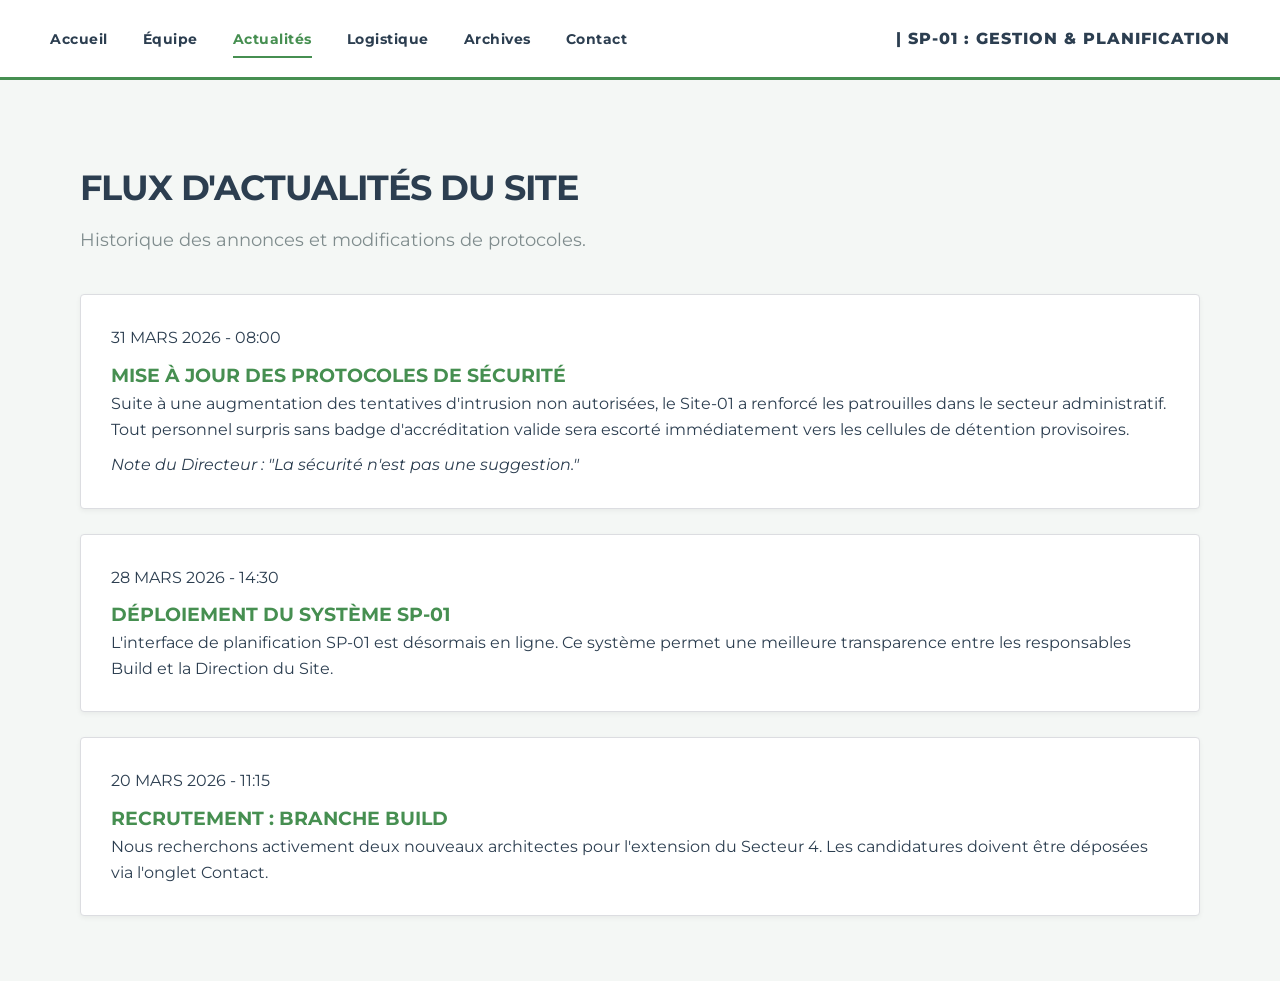
==== actualite.html @ 13c94b01 "v1.1 ajout fonctionnalité détection du jeu, refonte de la barre du menu et refonte de toute les page" ====
<!DOCTYPE html>
<html lang="fr">
<head>
    <meta charset="UTF-8">
    <meta name="viewport" content="width=device-width, initial-scale=1.0">
    <title>SP-01 | Flux d'actualités</title>
    <link rel="stylesheet" href="style.css">
    <link href="https://fonts.googleapis.com/css2?family=Montserrat:wght@400;600;700;800&family=Oswald:wght@400;500;700&display=swap" rel="stylesheet">
</head>
<body>
    <header>
        <div class="header-wrapper">
            <nav>
                <ul>
                    <li><a href="index.html">Accueil</a></li>
                    <li><a href="equipe.html">Équipe</a></li>
                    <li><a href="actualite.html" class="active">Actualités</a></li>
                    <li><a href="logistique.html">Logistique</a></li>
                    <li><a href="archives.html">Archives</a></li>
                    <li><a href="contact.html">Contact</a></li>
                </ul>
            </nav>
            <div class="site-title">
                <span class="separator">|</span> SP-01 : GESTION & PLANIFICATION
            </div>
        </div>
    </header>

    <main>
        <h2>Flux d'Actualités du Site</h2>
        <p class="page-subtitle">Historique des annonces et modifications de protocoles.</p>

        <article class="news-item">
            <div class="news-date">31 MARS 2026 - 08:00</div>
            <div style="margin-top: 10px;">
                <h3 style="color: var(--main-green);">MISE À JOUR DES PROTOCOLES DE SÉCURITÉ</h3>
                <p>Suite à une augmentation des tentatives d'intrusion non autorisées, le Site-01 a renforcé les patrouilles dans le secteur administratif. Tout personnel surpris sans badge d'accréditation valide sera escorté immédiatement vers les cellules de détention provisoires.</p>
                <p style="margin-top: 10px; font-style: italic;">Note du Directeur : "La sécurité n'est pas une suggestion."</p>
            </div>
        </article>

        <article class="news-item">
            <div class="news-date">28 MARS 2026 - 14:30</div>
            <div style="margin-top: 10px;">
                <h3 style="color: var(--main-green);">DÉPLOIEMENT DU SYSTÈME SP-01</h3>
                <p>L'interface de planification SP-01 est désormais en ligne. Ce système permet une meilleure transparence entre les responsables Build et la Direction du Site.</p>
            </div>
        </article>

        <article class="news-item">
            <div class="news-date">20 MARS 2026 - 11:15</div>
            <div style="margin-top: 10px;">
                <h3 style="color: var(--main-green);">RECRUTEMENT : BRANCHE BUILD</h3>
                <p>Nous recherchons activement deux nouveaux architectes pour l'extension du Secteur 4. Les candidatures doivent être déposées via l'onglet Contact.</p>
            </div>
        </article>
    </main>
    
</body>
</htm
---- style.css ----
/* ============================================================
   FEUILLE DE STYLE CENTRALE - SITE-01 : SP-01
   ============================================================ */

:root {
    --main-green: #468F51;
    --dark-green: #2d5d35;
    --light-green: #edf5ee;
    --text-color: #2c3e50;
    --text-muted: #7f8c8d;
    --bg-light: #f4f7f5;
    --white: #ffffff;
    --border-color: #dcdde1;
    --shadow-sm: 0 2px 5px rgba(0,0,0,0.05);
    --shadow-md: 0 4px 15px rgba(0,0,0,0.1);
    --transition: all 0.3s ease;
}

/* Reset de base */
* {
    margin: 0;
    padding: 0;
    box-sizing: border-box;
}

body {
    font-family: 'Montserrat', sans-serif;
    background-color: var(--bg-light);
    color: var(--text-color);
    line-height: 1.6;
    overflow-x: hidden;
}

/* --- CONFIGURATION DU MENU --- */
header {
    background-color: #ffffff;
    width: 100%;
    height: 80px; /* Ajuste selon tes besoins */
    display: flex;
    align-items: center;
    border-bottom: 3px solid #468F51; /* La ligne verte du bas */
    position: fixed;
    top: 0;
    left: 0;
    z-index: 1000;
}

.header-wrapper {
    width: 100%;
    max-width: 100%; /* Utilise toute la largeur */
    padding: 0 50px;
    display: flex;
    justify-content: space-between; /* Écarte le menu et le titre */
    align-items: center;
}

/* Style de la Navigation */
nav ul {
    list-style: none;
    display: flex;
    gap: 35px;
}

nav ul li a {
    text-decoration: none;
    color: #2c3e50; /* Couleur sombre du texte */
    font-family: 'Montserrat', sans-serif;
    font-weight: 700;
    font-size: 14px;
    letter-spacing: 0.5px;
    padding-bottom: 8px;
    transition: 0.3s;
}

/* État Actif (Souligné vert comme sur l'image) */
nav ul li a.active {
    color: #468F51;
    border-bottom: 2px solid #468F51;
}

nav ul li a:hover {
    color: #468F51;
}

/* Bloc Titre à Droite */
.site-title-container {
    display: flex;
    align-items: center;
    gap: 15px;
}

.vertical-bar {
    width: 4px;
    height: 25px;
    background-color: #468F51; /* La petite barre verticale verte */
}

.site-title {
    font-family: 'Montserrat', sans-serif;
    font-size: 16px;
    font-weight: 800;
    color: #2c3e50;
    letter-spacing: 1px;
    margin: 0;
}

/* --- STRUCTURE PRINCIPALE --- */
main {
    margin-top: 120px;
    padding: 40px;
    max-width: 1200px;
    margin-left: auto;
    margin-right: auto;
    min-height: calc(100vh - 120px);
}

h2 {
    font-size: 2.2rem;
    margin-bottom: 10px;
    text-transform: uppercase;
    letter-spacing: -1px;
}

.page-subtitle {
    color: var(--text-muted);
    margin-bottom: 40px;
    font-size: 1.1rem;
}

/* --- CARTES ET ÉLÉMENTS GRAPHIQUES --- */
.member-card, .news-item, .log-container, .archive-folder, .scp-form-container {
    background: var(--white);
    border-radius: 4px;
    padding: 30px;
    box-shadow: var(--shadow-sm);
    border: 1px solid var(--border-color);
    margin-bottom: 25px;
    transition: var(--transition);
}

.member-card:hover {
    transform: translateY(-5px);
    box-shadow: var(--shadow-md);
    border-left: 8px solid var(--main-green);
}

.role-tag {
    display: inline-block;
    background: var(--light-green);
    color: var(--main-green);
    padding: 5px 12px;
    font-size: 0.75rem;
    font-weight: 800;
    border-radius: 50px;
    margin-bottom: 15px;
}

.dot {
    height: 12px;
    width: 12px;
    background-color: var(--main-green);
    border-radius: 50%;
    display: inline-block;
    margin-right: 10px;
}

/* --- TABLEAUX --- */
.log-table {
    width: 100%;
    border-collapse: collapse;
    margin-top: 20px;
}

.log-table th {
    background: var(--main-green);
    color: var(--white);
    text-align: left;
    padding: 15px;
    font-size: 0.85rem;
    text-transform: uppercase;
}

.log-table td {
    padding: 15px;
    border-bottom: 1px solid var(--border-color);
}

.status-tag {
    padding: 6px 12px;
    border-radius: 4px;
    font-size: 0.7rem;
    font-weight: bold;
    color: #fff;
}

.status-tag.working { background: #f39c12; }
.status-tag.delay { background: #e74c3c; }
.status-tag.done { background: #27ae60; }

/* --- BARRES DE PROGRESSION --- */
.progress-container {
    margin-top: 15px;
}

.progress-label {
    display: flex;
    justify-content: space-between;
    font-size: 0.85rem;
    font-weight: 600;
    margin-bottom: 5px;
}

.progress-bar-bg {
    background: #e0e0e0;
    height: 12px;
    border-radius: 10px;
    overflow: hidden;
}

.progress-bar-fill {
    height: 100%;
    background: var(--main-green);
    transition: width 1s ease-in-out;
}

/* --- FORMULAIRES --- */
.form-group {
    margin-bottom: 20px;
}

.form-group label {
    display: block;
    margin-bottom: 8px;
    font-weight: 700;
    font-size: 0.9rem;
    color: var(--text-color);
}

.form-group input, 
.form-group select, 
.form-group textarea {
    width: 100%;
    padding: 12px 15px;
    border: 1px solid var(--border-color);
    border-radius: 4px;
    font-family: 'Montserrat', sans-serif;
    font-size: 1rem;
    transition: var(--transition);
}

.form-group input:focus {
    outline: none;
    border-color: var(--main-green);
    box-shadow: 0 0 0 3px rgba(70, 143, 81, 0.2);
}

.submit-btn {
    background: var(--main-green);
    color: var(--white);
    border: none;
    padding: 15px 35px;
    font-size: 1rem;
    font-weight: 700;
    cursor: pointer;
    border-radius: 4px;
    transition: var(--transition);
    width: 100%;
    text-transform: uppercase;
}

.submit-btn:hover {
    background: var(--dark-green);
    letter-spacing: 1px;
}

/* Footer simple */
footer {
    text-align: center;
    padding: 40px;
    color: var(--text-muted);
    font-size: 0.8rem;
    border-top: 1px solid var(--border-color);
    margin-top: 50px;
}
/* Couleurs du statut dynamique */
#server-status {
    font-weight: 800;
    text-transform: uppercase;
    letter-spacing: 1px;
}

.status-online {
    color: #468F51; /* Ton vert habituel */
}

.status-offline {
    color: #e74c3c; /* Rouge */
}

.status-dev {
    color: #3498db; /* Bleu pour le développement */
}

.status-loading {
    color: #7f8c8d; /* Gris pendant le chargement */
}
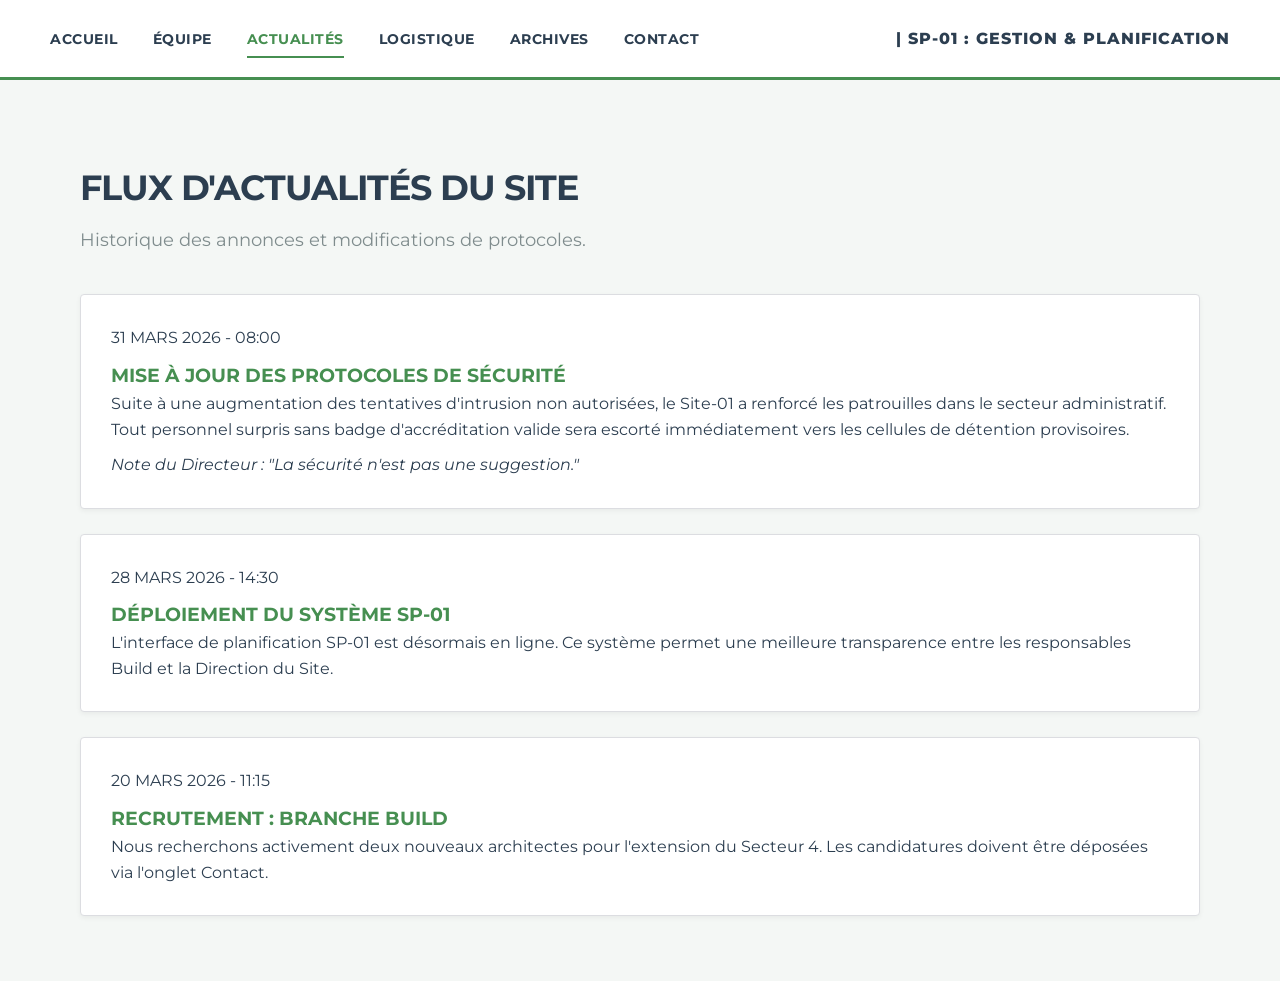
==== commit 6e3c9dcb: "v1.6.2 Modifie calligraphie menue" ====
--- a/actualite.html
+++ b/actualite.html
@@ -4,6 +4,7 @@
     <meta charset="UTF-8">
     <meta name="viewport" content="width=device-width, initial-scale=1.0">
     <title>SP-01 | Flux d'actualités</title>
+    <link href="https://fonts.googleapis.com/css2?family=Montserrat:wght@700;800&display=swap" rel="stylesheet">
     <link rel="stylesheet" href="style.css">
     <link href="https://fonts.googleapis.com/css2?family=Montserrat:wght@400;600;700;800&family=Oswald:wght@400;500;700&display=swap" rel="stylesheet">
 </head>
--- a/style.css
+++ b/style.css
@@ -1,7 +1,6 @@
 /* ============================================================
    FEUILLE DE STYLE CENTRALE - SITE-01 : SP-01
    ============================================================ */
-
 :root {
     --main-green: #468F51;
     --dark-green: #2d5d35;
@@ -62,6 +61,7 @@
 }
 
 nav ul li a {
+    text-transform: uppercase;
     text-decoration: none;
     color: #2c3e50; /* Couleur sombre du texte */
     font-family: 'Montserrat', sans-serif;
@@ -74,11 +74,13 @@
 
 /* État Actif (Souligné vert comme sur l'image) */
 nav ul li a.active {
+    text-transform: uppercase;
     color: #468F51;
     border-bottom: 2px solid #468F51;
 }
 
 nav ul li a:hover {
+    text-transform: uppercase;
     color: #468F51;
 }
 
@@ -303,4 +305,4 @@
 
 .status-loading {
     color: #7f8c8d; /* Gris pendant le chargement */
-}+}
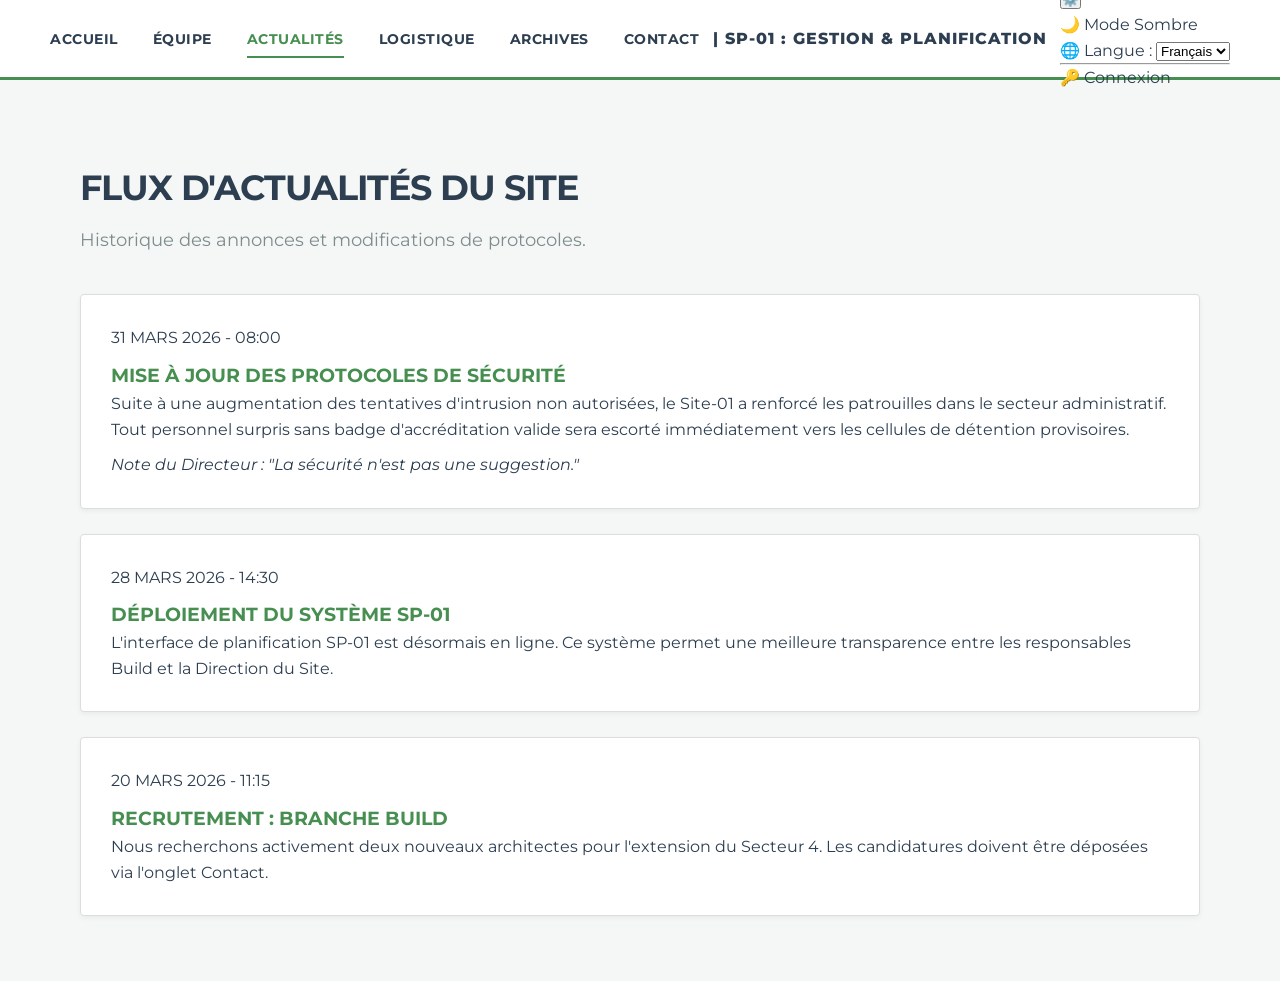
==== commit 696e8484: "Ajout bouton paramètre (engrenage)" ====
--- a/actualite.html
+++ b/actualite.html
@@ -24,6 +24,25 @@
             <div class="site-title">
                 <span class="separator">|</span> SP-01 : GESTION & PLANIFICATION
             </div>
+                <div class="settings-container">
+                    <button id="settings-btn" class="gear-btn">⚙️</button>
+                    <div id="settings-dropdown" class="dropdown-content">
+                        <div class="dropdown-item" onclick="toggleDarkMode()">
+                            <span>🌙 Mode Sombre</span>
+                        </div>
+                        <div class="dropdown-item">
+                            <span>🌐 Langue :</span>
+                            <select id="lang-select" onchange="changeLanguage()">
+                                <option value="fr">Français</option>
+                                <option value="en">English</option>
+                            </select>
+                        </div>
+                        <hr>
+                        <div class="dropdown-item" onclick="openLoginModal()">
+                            <span>🔑 Connexion</span>
+                        </div>
+                    </div>
+                </div>
         </div>
     </header>
 
--- a/style.css
+++ b/style.css
@@ -148,13 +148,23 @@
 
 .role-tag {
     display: inline-block;
-    background: var(--light-green);
-    color: var(--main-green);
+    background: #edf5ee; 
+    color: #468F51;     
     padding: 5px 12px;
+    font-family: 'Montserrat', sans-serif;
     font-size: 0.75rem;
     font-weight: 800;
     border-radius: 50px;
     margin-bottom: 15px;
+    text-transform: uppercase;
+}
+
+h4 {
+    font-family: 'Montserrat', sans-serif;
+    font-weight: 700;
+    margin-bottom: 5px;
+    color: #2c3e50;
+    text-transform: uppercase;
 }
 
 .dot {
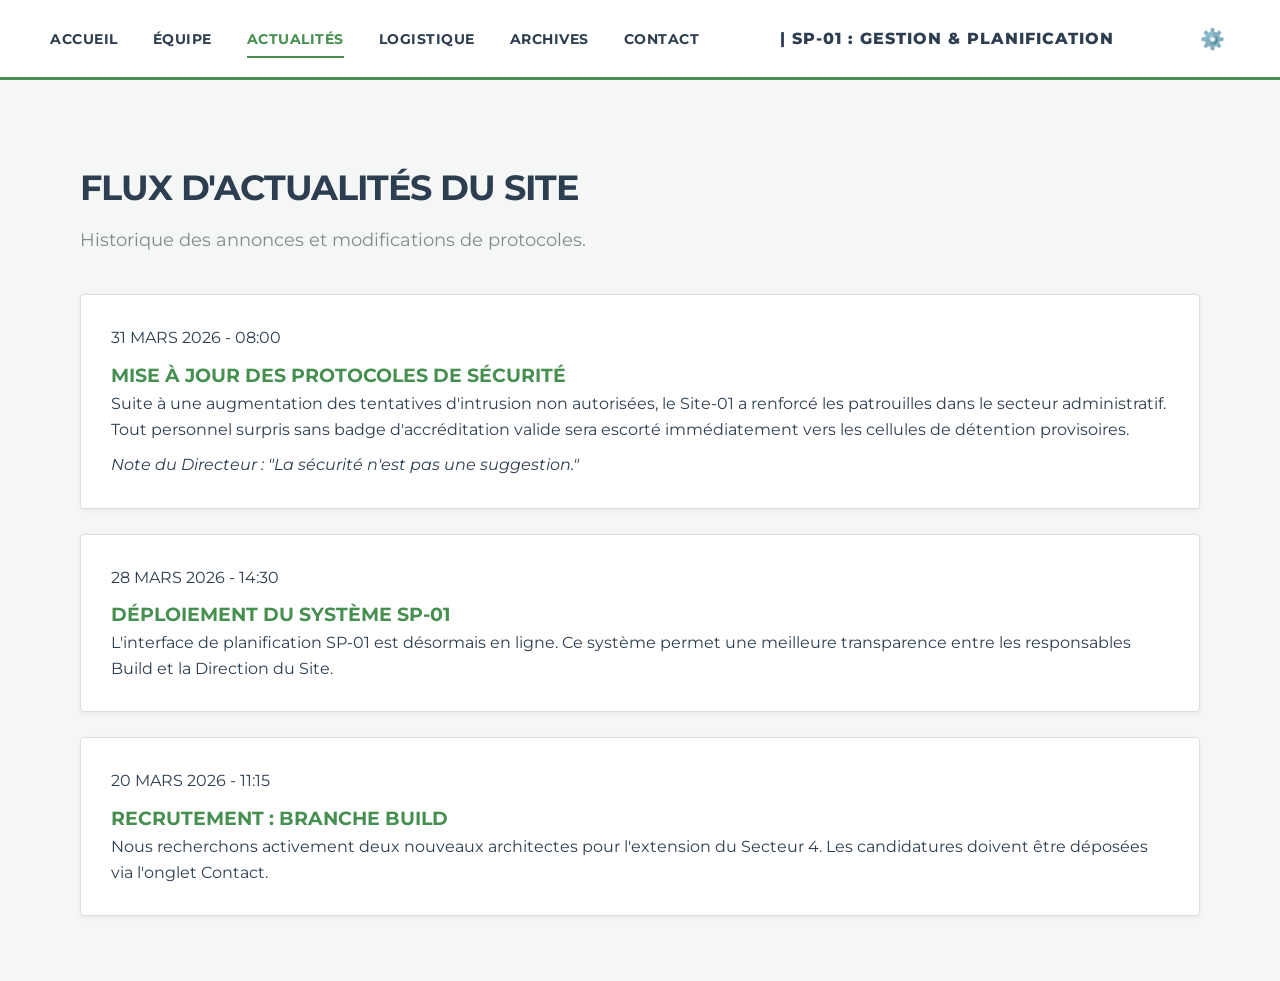
==== commit 7fdf4438: "Ajout fonct script" ====
--- a/actualite.html
+++ b/actualite.html
@@ -75,6 +75,14 @@
             </div>
         </article>
     </main>
-    
+    <script>
+    if (localStorage.getItem('isLoggedIn') === 'true') {
+        const navUl = document.querySelector('nav ul');
+        const contactLi = navUl.lastElementChild;
+        const gestionLi = document.createElement('li');
+        gestionLi.innerHTML = '<a href="gestion.html" style="color: #e67e22;">GESTION</a>';
+        navUl.insertBefore(gestionLi, contactLi);
+    }
+</script>
 </body>
 </htm
--- a/style.css
+++ b/style.css
@@ -316,3 +316,45 @@
 .status-loading {
     color: #7f8c8d; /* Gris pendant le chargement */
 }
+
+/* Bouton Engrenage */
+.gear-btn {
+    background: none;
+    border: none;
+    font-size: 20px;
+    cursor: pointer;
+    transition: transform 0.5s;
+    padding: 5px;
+}
+.gear-btn:hover { transform: rotate(90deg); }
+
+/* Menu Déroulant */
+.settings-container { position: relative; display: inline-block; }
+.dropdown-content {
+    display: none;
+    position: absolute;
+    right: 0;
+    top: 40px;
+    background-color: white;
+    min-width: 200px;
+    box-shadow: var(--shadow-md);
+    border: 1px solid var(--border-color);
+    z-index: 10000;
+    padding: 10px;
+    border-radius: 4px;
+}
+.dropdown-item { padding: 10px; cursor: pointer; font-size: 13px; font-family: 'Montserrat'; }
+.dropdown-item:hover { background: var(--bg-light); }
+.show { display: block; }
+
+/* MODE SOMBRE */
+body.dark-mode {
+    background-color: #1a1a1a;
+    color: #e0e0e0;
+}
+.dark-mode header, .dark-mode .member-card, .dark-mode .dropdown-content {
+    background-color: #252525;
+    border-color: #444;
+    color: white;
+}
+.dark-mode .site-title, .dark-mode nav ul li a { color: white; }
